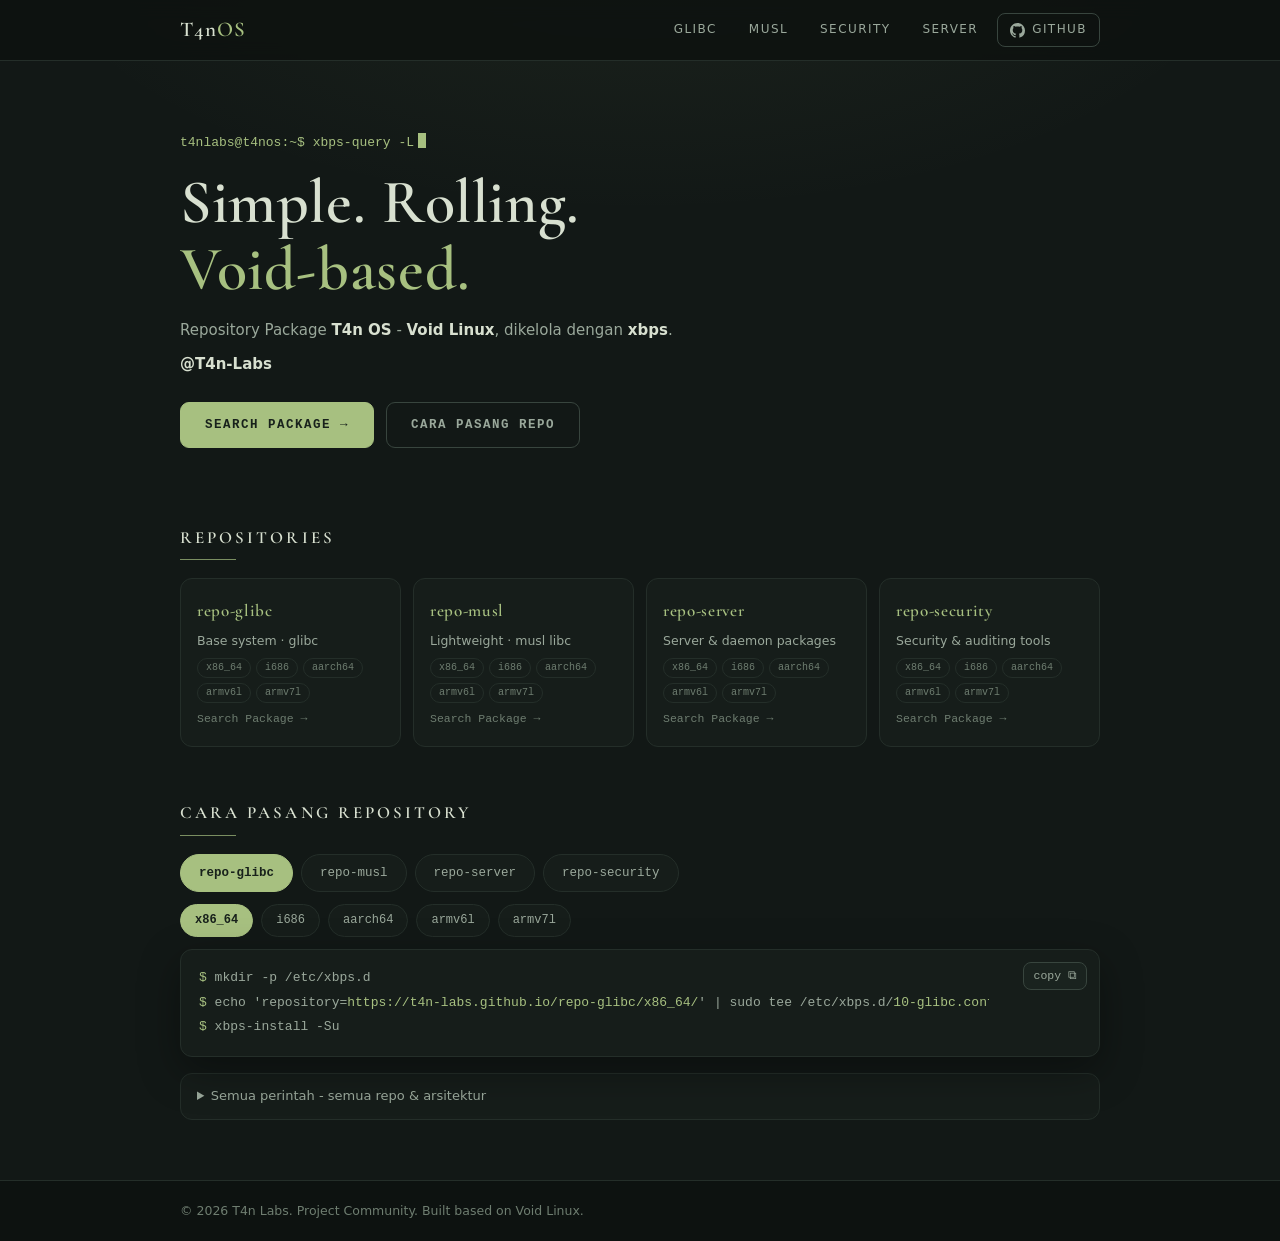
==== index.html @ 4ee069a6 "Build Website for Search Repository Package T4n Labs" ====
<!doctype html>
<!--
  ============================================================
  T4n OS — Package Repository · HOMEPAGE
  ============================================================
  Halaman    : Beranda (simple, TANPA fitur search)
  Style      : assets/style.css  (tema Everforest Dark)
  Script     : assets/script.js  (render kartu + installer interaktif)
  Live       : https://repo.t4nlabs.web.id

  Struktur halaman:
    1. <header>  — brand + navigasi ke 4 halaman search + GitHub
    2. #install  — HERO        : judul, tagline, CTA
    3. .repos    — REPO CARDS  : diisi otomatis oleh script.js (#repoGrid)
    4. #install  — CARA PASANG : picker repo/arch + terminal perintah + <details> daftar semua perintah (#allCmds)
    5. <footer>  — copyright

  Elemen yang WAJIB ada (dipakai assets/script.js):
    #cmd, #repoGrid, #repoTabs, #archTabs, #repoUrl,
    #confName, #copyInstall, #allCmds, #toast

  Catatan:
    - Halaman search untuk tiap repo ada di site/{glibc,musl,server,security}.html
    - state (repo & arch terpilih) disinkronkan ke URL hash:
      #repo=glibc&arch=x86_64
  ============================================================
-->
<html lang="id">
  <head>
    <!-- Karakter & viewport: wajib paling atas agar rendering konsisten -->
    <meta charset="UTF-8" />
    <meta name="viewport" content="width=device-width, initial-scale=1.0" />

    <!-- Identitas halaman & SEO -->
    <title>T4n OS - Package Repository</title>
    <meta
      name="description"
      content="T4n OS (Void Linux based) package repository. glibc, musl, server, security — x86_64, i686, aarch64, armv6l, armv7l." />

    <!-- Warna tema browser mobile (Everforest bg) -->
    <meta name="theme-color" content="#121816" />

    <!-- Aset statis: logo + stylesheet tema Everforest -->
    <link rel="icon" type="image/png" href="assets/logo.png" />
    <link rel="stylesheet" href="assets/style.css" />
  </head>
  <body>
    <!-- ======================================================
         HEADER — sticky navbar
         .brand : logo teks "T4nOS" (aksen hijau via <b>)
         nav    : link ke 4 halaman search + link GitHub org
         ====================================================== -->
    <header>
      <div class="wrap bar">
        <a class="brand" href="index.html">T4n<b>OS</b></a>
        <nav>
          <!-- Navigasi: satu halaman search per repository -->
          <a href="site/glibc.html">glibc</a>
          <a href="site/musl.html">musl</a>
          <a href="site/security.html">security</a>
          <a href="site/server.html">server</a>

          <!-- Link eksternal: organisasi GitHub (logo inline SVG,
               warna mengikuti teks lewat fill:currentColor di CSS) -->
          <a
            class="gh"
            href="https://github.com/T4n-Labs"
            target="_blank"
            rel="noopener">
            <svg viewBox="0 0 16 16" aria-hidden="true" focusable="false">
              <path
                d="M8 0C3.58 0 0 3.58 0 8c0 3.54 2.29 6.53 5.47 7.59.4.07.55-.17.55-.38 0-.19-.01-.82-.01-1.49-2.01.37-2.53-.49-2.69-.94-.09-.23-.48-.94-.82-1.13-.28-.15-.68-.52-.01-.53.63-.01 1.08.58 1.23.82.72 1.21 1.87.87 2.33.66.07-.52.28-.87.51-1.07-1.78-.2-3.64-.89-3.64-3.95 0-.87.31-1.59.82-2.15-.08-.2-.36-1.02.08-2.12 0 0 .67-.21 2.2.82.64-.18 1.32-.27 2-.27s1.36.09 2 .27c1.53-1.04 2.2-.82 2.2-.82.44 1.1.16 1.92.08 2.12.51.56.82 1.27.82 2.15 0 3.07-1.87 3.75-3.65 3.95.29.25.54.73.54 1.48 0 1.07-.01 1.93-.01 2.2 0 .21.15.46.55.38A8.01 8.01 0 0 0 16 8c0-4.42-3.58-8-8-8z" />
            </svg>
            GitHub
          </a>
        </nav>
      </div>
    </header>

    <main class="wrap">
      <!-- ======================================================
           SECTION 1 — HERO
           .crumb : baris terminal palsu; #cmd diketik otomatis
                    oleh typeCmd() di script.js
           .cta   : tombol utama → halaman search glibc,
                    tombol sekunder → anchor #install di bawah
           ====================================================== -->
      <section class="hero">
        <p class="crumb">
          t4nlabs@t4nos:~$ <span id="cmd"></span><span class="caret"></span>
        </p>
        <h1>Simple. Rolling.<br /><em>Void-based.</em></h1>
        <p class="sub">
          Repository Package <b>T4n OS</b> - <b>Void Linux</b>, dikelola dengan
          <b>xbps</b>.
        </p>
        <p class="sub"><b>@T4n-Labs</b></p>
        <div class="cta">
          <a class="btn" href="site/glibc.html">Search Package →</a>
          <a class="btn ghost" href="#install">Cara pasang repo</a>
        </div>
      </section>

      <!-- ======================================================
           SECTION 2 — REPO CARDS
           #repoGrid dikosongkan secara sengaja: diisi otomatis
           oleh renderCards() dari data REPOS di script.js
           (1 kartu = 1 repo, link ke site/<key>.html)
           ====================================================== -->
      <section class="repos">
        <h2>Repositories</h2>
        <div class="repo-grid" id="repoGrid"></div>
      </section>

      <!-- ======================================================
           SECTION 3 — CARA PASANG (installer interaktif)
           Alur: pilih repo (#repoTabs) → pilih arch (#archTabs)
                 → perintah di terminal (.term) ikut ter-update
                 → tombol #copyInstall menyalin 3 baris perintah.

           #repoUrl  : URL repo sesuai pilihan (diisi renderCmd())
           #confName : nama file .conf, mis. 10-glibc.conf
           #allCmds  : <details> rekap SEMUA perintah semua repo
                       (dibangun oleh buildAllCmds(), masing-masing
                       baris punya tombol copy sendiri)
           ====================================================== -->
      <section class="install" id="install">
        <h2>Cara pasang repository</h2>

        <!-- Baris tab 1: pilih repository (glibc/musl/server/security) -->
        <div
          class="inst-row"
          id="repoTabs"
          role="tablist"
          aria-label="Pilih repository"></div>

        <!-- Baris tab 2: pilih arsitektur (x86_64/i686/...) -->
        <div
          class="inst-row small"
          id="archTabs"
          role="tablist"
          aria-label="Pilih arsitektur"></div>

        <!-- Terminal preview: perintah final sesuai pilihan di atas -->
        <div class="term">
          <div class="tline">
            <span class="tp">$</span> mkdir -p /etc/xbps.d
          </div>
          <div class="tline">
            <span class="tp">$</span> echo 'repository=<span id="repoUrl"></span
            >' | sudo tee /etc/xbps.d/<span id="confName"></span>
          </div>
          <div class="tline"><span class="tp">$</span> xbps-install -Su</div>
          <button class="copy" id="copyInstall">copy ⧉</button>
        </div>

        <!-- Rekap lengkap semua perintah (fallback jika user
             tidak mau klik-klik, tinggal copy manual) -->
        <details class="all-cmd">
          <summary>Semua perintah - semua repo &amp; arsitektur</summary>
          <div id="allCmds"></div>
        </details>
      </section>
    </main>

    <!-- FOOTER — copyright -->
    <footer>
      <div class="wrap foot">
        <p>
          &copy; 2026 T4n Labs. Project Community. Built based on Void Linux.
        </p>
      </div>
    </footer>

    <!-- Toast notifikasi: dipakai feedback tombol copy
         (muncul via class .show, dikontrol toast() di script.js) -->
    <div id="toast" class="toast"></div>

    <!-- Script utama homepage — taruh di akhir <body> agar
         seluruh DOM sudah ada saat boot() dijalankan -->
    <script src="assets/script.js"></script>
  </body>
</html>
---- assets/style.css ----
/* ============================================================
   T4n OS — HOMEPAGE (index.html) · TEMA EVERFOREST DARK
   ============================================================
   Dipakai oleh : index.html (root)
   Pasangan     : assets/script.js
   Referensi    : site/assets/style.css (halaman search, token sama)

   DAFTAR ISI
   ----------
   1.  Token desain (:root)   — palet Everforest + font stack
   2.  Base & reset           — body, link, selection, .wrap
   3.  Heading section (h2)   — serif + underline aksen
   4.  Header / navbar        — sticky, brand, nav
   5.  Hero                   — headline serif + terminal crumb
   6.  Repo cards             — grid kartu repository
   7.  Installer              — tab repo/arch, terminal, all-cmd
   8.  Footer & toast
   9.  Responsive (<640px)    — penyesuaian mobile
   10. Aksesibilitas          — prefers-reduced-motion

   CATATAN FONT:
   Serif "Cormorant Garamond" dimuat via Google Fonts (@import).
   Hapus baris @import untuk mode 100% offline — heading akan
   fallback ke Georgia (visual mirip).
   ============================================================ */
@import url('https://fonts.googleapis.com/css2?family=Cormorant+Garamond:wght@500;600;700&display=swap');

/* ============================================================
   1. TOKEN DESAIN (:root)
   ------------------------------------------------------------
   Palet Everforest Dark:
     --bg / --bg-deep / --bg-soft : latar utama, footer, hover
     --panel / --panel-2          : kartu, terminal, panel-bar
     --line / --line-2            : border lembut / border kuat
     --text / --muted / --dim     : hierarki teks 3 tingkat
     --accent (#a7c080)           : hijau sage khas Everforest —
                                    tombol, tab aktif, link hover
     --green/--yellow/--red       : titik "lampu" terminal & status
   Ubah tema seluruh situs cukup dari token di sini.
   ============================================================ */
:root{
  --bg:#121816;       --bg-deep:#0d1210;  --bg-soft:#1a231f;
  --panel:#161d1a;    --panel-2:#1b2420;
  --line:#242e29;     --line-2:#38453e;
  --text:#d8e0d0;     --muted:#9aa89b;    --dim:#6e7d70;
  --accent:#a7c080;   --accent-bright:#b6ce91; --accent-soft:rgba(167,192,128,.12);
  --green:#a7c080;    --yellow:#dbbc7f;   --red:#e67e80;
  --radius:12px;
  --sans:system-ui,-apple-system,"Segoe UI",Roboto,"Helvetica Neue",Arial,sans-serif;
  --serif:"Cormorant Garamond",Georgia,"Times New Roman",serif;
  --mono:ui-monospace,"JetBrains Mono","Fira Code","Cascadia Code",Menlo,Consolas,monospace;
}

/* ============================================================
   2. BASE & RESET
   ============================================================ */
*{box-sizing:border-box}
body{
  margin:0;
  /* Glow hijau tipis di atas halaman + latar Everforest */
  background:radial-gradient(900px 420px at 50% -80px, rgba(167,192,128,.07), transparent 70%), var(--bg);
  color:var(--text); font-family:var(--sans); font-size:15px; line-height:1.6;
  -webkit-font-smoothing:antialiased;
}
a{color:inherit;text-decoration:none}   /* semua link di-styling manual */
button{font:inherit;cursor:pointer}
::selection{background:rgba(167,192,128,.3)}

/* Container lebar konsisten: max 920px, shrink di layar kecil */
.wrap{width:min(920px,92vw);margin-inline:auto}

/* ============================================================
   3. HEADING SECTION — serif kecil ala situs utama T4n OS
   h2::after = garis pendek warna aksen di bawah judul
   ============================================================ */
h2{
  font-family:var(--serif); font-size:17px; font-weight:600;
  letter-spacing:.18em; text-transform:uppercase;
  color:var(--text); margin:0 0 18px;
}
h2::after{content:"";display:block;width:56px;height:1px;background:var(--accent);margin-top:8px;opacity:.7}

/* ============================================================
   4. HEADER / NAVBAR
   sticky + backdrop blur; nav item uppercase letterspaced,
   halaman aktif diberi underline inset via box-shadow
   ============================================================ */
header{position:sticky;top:0;z-index:50;background:rgba(13,18,16,.85);backdrop-filter:blur(10px);border-bottom:1px solid var(--line)}
.bar{display:flex;align-items:center;gap:18px;height:60px}
.brand{font-family:var(--serif);font-weight:600;font-size:21px;letter-spacing:.05em}
.brand b{color:var(--accent);font-weight:600}          /* "OS" berwarna aksen */
.bar nav{display:flex;gap:6px;margin-left:auto;align-items:center}
.bar nav a{
  font-size:12px;letter-spacing:.12em;text-transform:uppercase;
  padding:6px 12px;border-radius:8px;color:var(--muted);
  border:1px solid transparent;transition:.15s;white-space:nowrap;
}
.bar nav a:hover{color:var(--text);background:var(--bg-soft);border-color:var(--line-2)}
.bar nav a.active{color:var(--accent);box-shadow:inset 0 -2px 0 var(--accent)}  /* underline aktif */

/* Tombol GitHub: logo inline SVG mengikuti warna teks (currentColor) */
.bar nav a.gh{display:inline-flex;align-items:center;gap:7px;border-color:var(--line-2)}
.bar nav a.gh svg{width:15px;height:15px;fill:currentColor;flex:none}
.bar nav a.gh:hover{color:var(--accent);border-color:var(--accent)}

/* ============================================================
   5. HERO — rata kiri ala situs utama
   .crumb : baris terminal (font mono, warna aksen)
   .caret : blok berkedip ala kursor terminal
   h1 em  : kata beraksen ("Void-based.")
   ============================================================ */
.hero{padding:72px 0 20px;text-align:left;max-width:640px}
.crumb{font-family:var(--mono);color:var(--accent);font-size:13px;margin:0 0 16px}
.caret{display:inline-block;width:8px;height:15px;background:var(--accent);margin-left:4px;vertical-align:-2px;animation:blink 1s steps(1) infinite}
@keyframes blink{50%{opacity:0}}
.hero h1{
  font-family:var(--serif);font-weight:600;
  font-size:clamp(38px,7vw,62px);margin:0 0 14px;line-height:1.08;letter-spacing:.01em;
}
.hero h1 em{font-style:normal;color:var(--accent)}
.sub{color:var(--muted);margin:0 0 10px}
.sub b{color:var(--text)}

/* Tombol CTA: primer solid hijau, sekunder outline (ghost) */
.cta{display:flex;gap:12px;margin-top:26px;flex-wrap:wrap}
.btn{
  font-family:var(--mono);font-size:12.5px;letter-spacing:.12em;text-transform:uppercase;
  display:inline-block;background:var(--accent);color:#18211b;font-weight:700;
  padding:12px 24px;border-radius:9px;border:1px solid var(--accent);transition:.15s;
}
.btn:hover{background:var(--accent-bright);border-color:var(--accent-bright);transform:translateY(-2px)}
.btn.ghost{background:none;color:var(--muted);border-color:var(--line-2)}
.btn.ghost:hover{color:var(--accent);border-color:var(--accent);transform:none}

/* ============================================================
   6. REPO CARDS — grid kartu repository
   Isi #repoGrid dibangun oleh renderCards() di script.js.
   Kartu = link ke site/<key>.html; hover: naik + border aksen.
   ============================================================ */
.repos{margin:56px 0 10px}
.repo-grid{display:grid;grid-template-columns:repeat(auto-fit,minmax(200px,1fr));gap:12px}
.repo{
  background:var(--panel);border:1px solid var(--line);border-radius:var(--radius);
  padding:18px 16px;display:flex;flex-direction:column;gap:7px;transition:.15s;
}
.repo:hover{border-color:rgba(167,192,128,.45);transform:translateY(-3px)}
.repo-name{font-family:var(--serif);font-weight:600;font-size:17px;letter-spacing:.04em;color:var(--accent)}
.repo-desc{color:var(--muted);font-size:12.5px}
.chips{display:flex;flex-wrap:wrap;gap:5px}            /* daftar arch kecil */
.chips i{font-family:var(--mono);font-style:normal;font-size:10px;color:var(--dim);border:1px solid var(--line);border-radius:999px;padding:1px 8px}
.repo-go{font-family:var(--mono);font-size:11.5px;margin-top:auto;color:var(--dim);transition:.15s}  /* dorong ke bawah kartu */
.repo:hover .repo-go{color:var(--accent)}

/* ============================================================
   7. INSTALLER — "Cara pasang repository"
   .itab      : tombol tab (repo / arch); .active = terpilih
   .term      : terminal preview perintah; .tline = 1 baris;
                padding-kanan 110px memberi ruang tombol copy
   .all-cmd   : <details> rekap semua perintah;
                .cmd-group = per repo, .cmd-line = per arch
   ============================================================ */
.install{margin:52px 0 10px;scroll-margin-top:80px}    /* offset saat lompat anchor #install */
.inst-row{display:flex;flex-wrap:wrap;gap:8px;margin-bottom:12px}
.itab{
  font-family:var(--mono);font-size:12.5px;
  background:var(--panel);border:1px solid var(--line);border-radius:999px;
  color:var(--muted);padding:8px 18px;transition:.15s;
}
.itab:hover{color:var(--text);border-color:var(--line-2)}
.itab.active{background:var(--accent);border-color:var(--accent);color:#18211b;font-weight:700}
.inst-row.small .itab{padding:6px 14px;font-size:12px}  /* tab arch lebih kecil */

.term{position:relative;background:var(--panel);border:1px solid var(--line);border-radius:var(--radius);padding:16px 110px 16px 18px;box-shadow:0 14px 40px rgba(0,0,0,.35)}
.tline{font-family:var(--mono);color:var(--muted);font-size:13px;white-space:nowrap;overflow-x:auto;padding:2px 0}
.tline .tp{color:var(--accent)}                /* prompt "$" */
.tline span[id]{color:var(--accent)}           /* nilai URL / .conf yang dinamis */
.term .copy{position:absolute;top:12px;right:12px}
.copy{font-family:var(--mono);background:var(--bg-soft);border:1px solid var(--line-2);color:var(--muted);border-radius:8px;padding:4px 9px;font-size:11.5px;transition:.15s;flex:none}
.copy:hover{color:var(--accent);border-color:var(--accent)}

.all-cmd{margin-top:16px;background:var(--panel);border:1px solid var(--line);border-radius:var(--radius)}
.all-cmd summary{cursor:pointer;padding:12px 16px;color:var(--muted);font-size:13px;user-select:none}
.all-cmd summary:hover{color:var(--accent)}
.all-cmd[open] summary{border-bottom:1px solid var(--line)}  /* pisahkan summary dari isi */
.cmd-group{padding:14px 16px}
.cmd-group + .cmd-group{border-top:1px solid var(--line)}
.cmd-group h3{font-family:var(--serif);font-weight:600;font-size:15px;letter-spacing:.05em;margin:0 0 10px;color:var(--accent)}
.cmd-line{display:flex;align-items:center;gap:10px;padding:4px 0}
.cmd-line .chip{font-family:var(--mono);font-size:11px;padding:2px 9px;border-radius:999px;border:1px solid rgba(167,192,128,.35);color:var(--accent);white-space:nowrap;flex:none;min-width:64px;text-align:center}
.cmd-line code{font-family:var(--mono);flex:1;color:var(--muted);font-size:12px;overflow-x:auto;white-space:nowrap;scrollbar-width:none}

/* ============================================================
   8. FOOTER & TOAST
   footer : latar paling gelap (bg-deep) + garis atas
   .toast : notifikasi copy — muncul via .show (dari script.js)
   ============================================================ */
footer{background:var(--bg-deep);border-top:1px solid var(--line);margin-top:60px;padding:20px 0;color:var(--dim);font-size:12.5px}
.foot{display:flex;justify-content:space-between;gap:10px;flex-wrap:wrap}
.foot p{margin:0}
.foot a:hover{color:var(--accent)}
.toast{font-family:var(--mono);position:fixed;left:50%;bottom:26px;transform:translate(-50%,16px);background:var(--bg-soft);border:1px solid var(--accent);color:var(--text);padding:9px 16px;border-radius:10px;font-size:13px;opacity:0;pointer-events:none;transition:.25s;z-index:99;max-width:90vw}
.toast.show{opacity:1;transform:translate(-50%,0)}

/* ============================================================
   9. RESPONSIVE — layar ≤ 640px
   ============================================================ */
@media(max-width:640px){
  .hero{padding-top:48px}
  .term{padding-right:18px}                 /* copy pindah ke aliran normal */
  .term .copy{position:static;margin-top:10px}
  .cmd-line{flex-wrap:wrap}                 /* perintah panjang wrap */
  .cmd-line code{flex:1 1 100%}
  .bar nav{overflow-x:auto;scrollbar-width:none}  /* nav bisa digeser */
}

/* ============================================================
   10. AKSESIBILITAS — hormati preferensi reduce motion:
   matikan SEMUA animasi & transisi (caret, hover, toast, dll)
   ============================================================ */
@media (prefers-reduced-motion:reduce){*{animation:none!important;transition:none!important}}
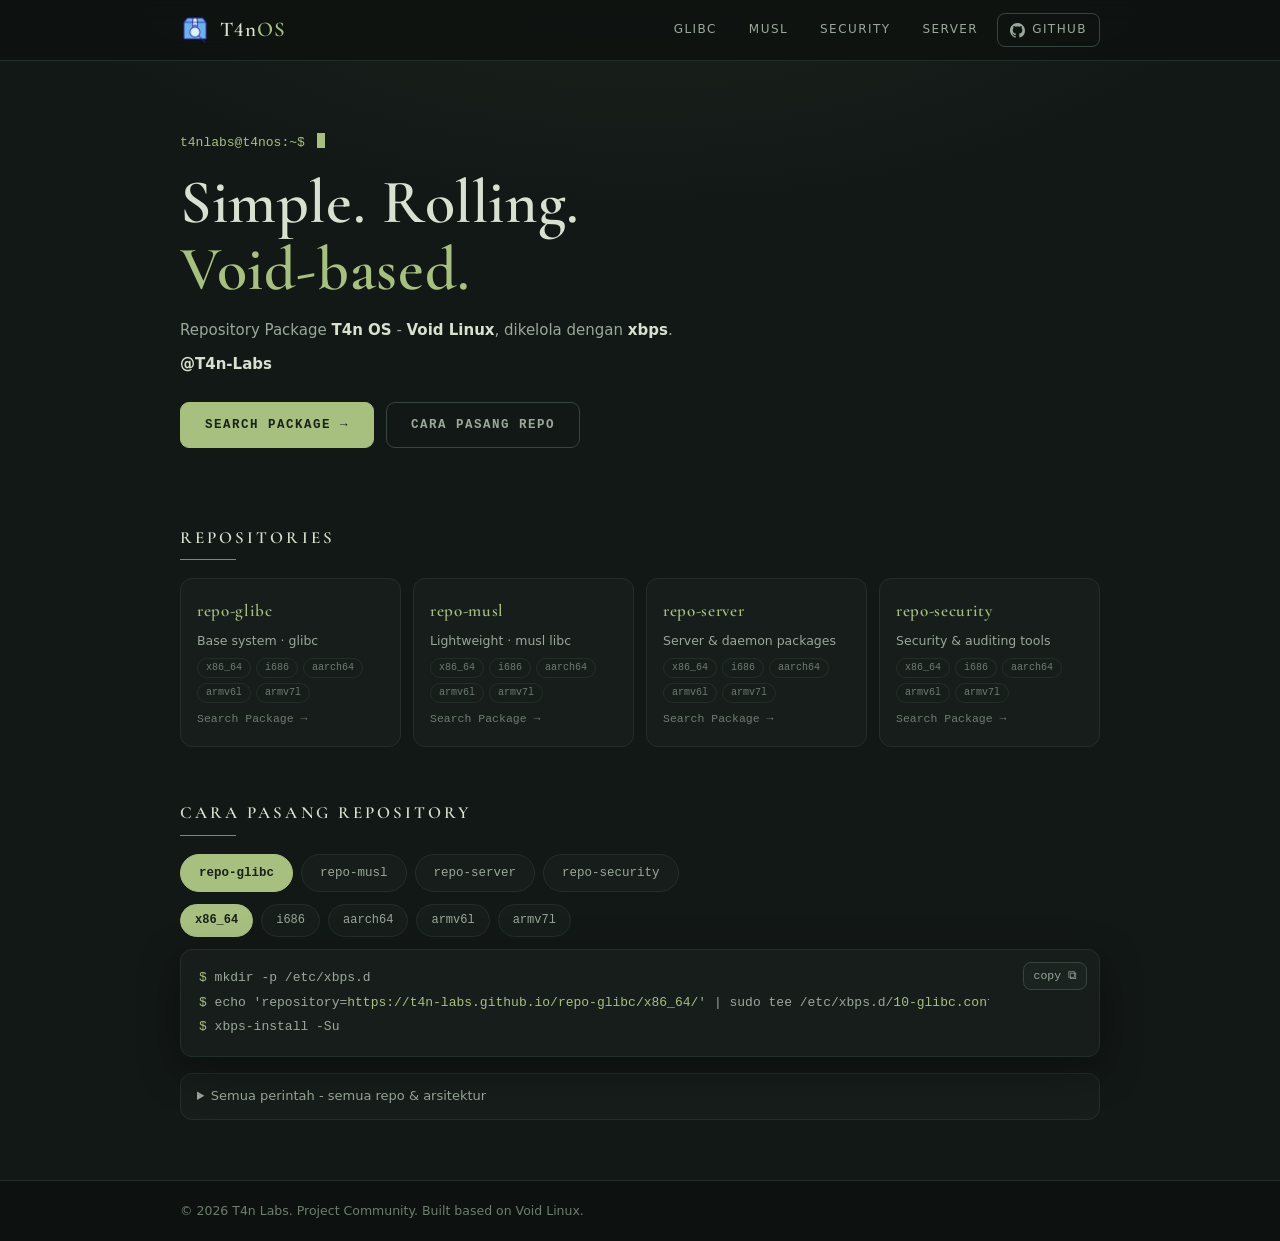
==== commit 804ee0d7: "Update website" ====
--- a/index.html
+++ b/index.html
@@ -52,7 +52,10 @@
          ====================================================== -->
     <header>
       <div class="wrap bar">
-        <a class="brand" href="index.html">T4n<b>OS</b></a>
+        <a class="brand" href="index.html">
+          <img class="brand-logo" src="assets/logo.png" alt="Logo T4n OS" />
+          <span>T4n<b>OS</b></span>
+        </a>
         <nav>
           <!-- Navigasi: satu halaman search per repository -->
           <a href="site/glibc.html">glibc</a>
--- a/assets/style.css
+++ b/assets/style.css
@@ -5,12 +5,17 @@
    Pasangan     : assets/script.js
    Referensi    : site/assets/style.css (halaman search, token sama)
 
+   GAYA PENULISAN
+   --------------
+   Satu properti per baris, komentar dokumentasi di ATAS
+   selector — bukan menumpuk di belakang deklarasi.
+
    DAFTAR ISI
    ----------
    1.  Token desain (:root)   — palet Everforest + font stack
    2.  Base & reset           — body, link, selection, .wrap
    3.  Heading section (h2)   — serif + underline aksen
-   4.  Header / navbar        — sticky, brand, nav
+   4.  Header / navbar        — sticky, brand + logo, nav
    5.  Hero                   — headline serif + terminal crumb
    6.  Repo cards             — grid kartu repository
    7.  Installer              — tab repo/arch, terminal, all-cmd
@@ -39,12 +44,22 @@
    Ubah tema seluruh situs cukup dari token di sini.
    ============================================================ */
 :root{
-  --bg:#121816;       --bg-deep:#0d1210;  --bg-soft:#1a231f;
-  --panel:#161d1a;    --panel-2:#1b2420;
-  --line:#242e29;     --line-2:#38453e;
-  --text:#d8e0d0;     --muted:#9aa89b;    --dim:#6e7d70;
-  --accent:#a7c080;   --accent-bright:#b6ce91; --accent-soft:rgba(167,192,128,.12);
-  --green:#a7c080;    --yellow:#dbbc7f;   --red:#e67e80;
+  --bg:#121816;
+  --bg-deep:#0d1210;
+  --bg-soft:#1a231f;
+  --panel:#161d1a;
+  --panel-2:#1b2420;
+  --line:#242e29;
+  --line-2:#38453e;
+  --text:#d8e0d0;
+  --muted:#9aa89b;
+  --dim:#6e7d70;
+  --accent:#a7c080;
+  --accent-bright:#b6ce91;
+  --accent-soft:rgba(167,192,128,.12);
+  --green:#a7c080;
+  --yellow:#dbbc7f;
+  --red:#e67e80;
   --radius:12px;
   --sans:system-ui,-apple-system,"Segoe UI",Roboto,"Helvetica Neue",Arial,sans-serif;
   --serif:"Cormorant Garamond",Georgia,"Times New Roman",serif;
@@ -54,54 +69,151 @@
 /* ============================================================
    2. BASE & RESET
    ============================================================ */
-*{box-sizing:border-box}
+*{
+  box-sizing:border-box
+}
 body{
   margin:0;
   /* Glow hijau tipis di atas halaman + latar Everforest */
   background:radial-gradient(900px 420px at 50% -80px, rgba(167,192,128,.07), transparent 70%), var(--bg);
-  color:var(--text); font-family:var(--sans); font-size:15px; line-height:1.6;
-  -webkit-font-smoothing:antialiased;
-}
-a{color:inherit;text-decoration:none}   /* semua link di-styling manual */
-button{font:inherit;cursor:pointer}
-::selection{background:rgba(167,192,128,.3)}
-
-/* Container lebar konsisten: max 920px, shrink di layar kecil */
-.wrap{width:min(920px,92vw);margin-inline:auto}
+  color:var(--text);
+  font-family:var(--sans);
+  font-size:15px;
+  line-height:1.6;
+  -webkit-font-smoothing:antialiased
+}
+/* semua link di-styling manual (tanpa underline bawaan) */
+a{
+  color:inherit;
+  text-decoration:none
+}
+button{
+  font:inherit;
+  cursor:pointer
+}
+::selection{
+  background:rgba(167,192,128,.3)
+}
+/* Container lebar konsisten: max 920px, menyusut di layar kecil */
+.wrap{
+  width:min(920px,92vw);
+  margin-inline:auto
+}
 
 /* ============================================================
    3. HEADING SECTION — serif kecil ala situs utama T4n OS
    h2::after = garis pendek warna aksen di bawah judul
    ============================================================ */
 h2{
-  font-family:var(--serif); font-size:17px; font-weight:600;
-  letter-spacing:.18em; text-transform:uppercase;
-  color:var(--text); margin:0 0 18px;
-}
-h2::after{content:"";display:block;width:56px;height:1px;background:var(--accent);margin-top:8px;opacity:.7}
+  font-family:var(--serif);
+  font-size:17px;
+  font-weight:600;
+  letter-spacing:.18em;
+  text-transform:uppercase;
+  color:var(--text);
+  margin:0 0 18px
+}
+h2::after{
+  content:"";
+  display:block;
+  width:56px;
+  height:1px;
+  background:var(--accent);
+  margin-top:8px;
+  opacity:.7
+}
 
 /* ============================================================
    4. HEADER / NAVBAR
    sticky + backdrop blur; nav item uppercase letterspaced,
    halaman aktif diberi underline inset via box-shadow
    ============================================================ */
-header{position:sticky;top:0;z-index:50;background:rgba(13,18,16,.85);backdrop-filter:blur(10px);border-bottom:1px solid var(--line)}
-.bar{display:flex;align-items:center;gap:18px;height:60px}
-.brand{font-family:var(--serif);font-weight:600;font-size:21px;letter-spacing:.05em}
-.brand b{color:var(--accent);font-weight:600}          /* "OS" berwarna aksen */
-.bar nav{display:flex;gap:6px;margin-left:auto;align-items:center}
+header{
+  position:sticky;
+  top:0;
+  z-index:50;
+  background:rgba(13,18,16,.85);
+  backdrop-filter:blur(10px);
+  border-bottom:1px solid var(--line)
+}
+.bar{
+  display:flex;
+  align-items:center;
+  gap:18px;
+  height:60px
+}
+
+/* ---------- brand: logo + wordmark ---------- */
+/* font-variant-numeric: angka dirender "lining" (sejajar penuh),
+   memperbaiki "4" Cormorant yang secara default old-style (turun) */
+.brand{
+  display:inline-flex;
+  align-items:center;
+  gap:10px;
+  font-family:var(--serif);
+  font-weight:600;
+  font-size:21px;
+  letter-spacing:.05em;
+  font-variant-numeric:lining-nums;
+  font-feature-settings:"lnum" 1,"onum" 0 /* fallback engine lama */
+}
+.brand-logo{
+  width:30px;
+  height:30px;
+  object-fit:contain; /* logo ikut rata vertikal */
+  flex:none;
+  border-radius:7px   /* hapus jika logo sudah bulat/kotak */
+}
+/* "OS" berwarna aksen */
+.brand b{
+  color:var(--accent);
+  font-weight:600
+}
+.bar nav{
+  display:flex;
+  gap:6px;
+  margin-left:auto;
+  align-items:center
+}
 .bar nav a{
-  font-size:12px;letter-spacing:.12em;text-transform:uppercase;
-  padding:6px 12px;border-radius:8px;color:var(--muted);
-  border:1px solid transparent;transition:.15s;white-space:nowrap;
-}
-.bar nav a:hover{color:var(--text);background:var(--bg-soft);border-color:var(--line-2)}
-.bar nav a.active{color:var(--accent);box-shadow:inset 0 -2px 0 var(--accent)}  /* underline aktif */
+  font-size:12px;
+  letter-spacing:.12em;
+  text-transform:uppercase;
+  padding:6px 12px;
+  border-radius:8px;
+  color:var(--muted);
+  border:1px solid transparent;
+  transition:.15s;
+  white-space:nowrap
+}
+.bar nav a:hover{
+  color:var(--text);
+  background:var(--bg-soft);
+  border-color:var(--line-2)
+}
+/* underline aktif — halaman/halaman-search yang sedang dibuka */
+.bar nav a.active{
+  color:var(--accent);
+  box-shadow:inset 0 -2px 0 var(--accent)
+}
 
 /* Tombol GitHub: logo inline SVG mengikuti warna teks (currentColor) */
-.bar nav a.gh{display:inline-flex;align-items:center;gap:7px;border-color:var(--line-2)}
-.bar nav a.gh svg{width:15px;height:15px;fill:currentColor;flex:none}
-.bar nav a.gh:hover{color:var(--accent);border-color:var(--accent)}
+.bar nav a.gh{
+  display:inline-flex;
+  align-items:center;
+  gap:7px;
+  border-color:var(--line-2)
+}
+.bar nav a.gh svg{
+  width:15px;
+  height:15px;
+  fill:currentColor;
+  flex:none
+}
+.bar nav a.gh:hover{
+  color:var(--accent);
+  border-color:var(--accent)
+}
 
 /* ============================================================
    5. HERO — rata kiri ala situs utama
@@ -109,112 +221,390 @@
    .caret : blok berkedip ala kursor terminal
    h1 em  : kata beraksen ("Void-based.")
    ============================================================ */
-.hero{padding:72px 0 20px;text-align:left;max-width:640px}
-.crumb{font-family:var(--mono);color:var(--accent);font-size:13px;margin:0 0 16px}
-.caret{display:inline-block;width:8px;height:15px;background:var(--accent);margin-left:4px;vertical-align:-2px;animation:blink 1s steps(1) infinite}
-@keyframes blink{50%{opacity:0}}
+.hero{
+  padding:72px 0 20px;
+  text-align:left;
+  max-width:640px
+}
+.crumb{
+  font-family:var(--mono);
+  color:var(--accent);
+  font-size:13px;
+  margin:0 0 16px
+}
+.caret{
+  display:inline-block;
+  width:8px;
+  height:15px;
+  background:var(--accent);
+  margin-left:4px;
+  vertical-align:-2px;
+  animation:blink 1s steps(1) infinite
+}
+@keyframes blink{
+  50%{
+    opacity:0
+  }
+}
 .hero h1{
-  font-family:var(--serif);font-weight:600;
-  font-size:clamp(38px,7vw,62px);margin:0 0 14px;line-height:1.08;letter-spacing:.01em;
-}
-.hero h1 em{font-style:normal;color:var(--accent)}
-.sub{color:var(--muted);margin:0 0 10px}
-.sub b{color:var(--text)}
+  font-family:var(--serif);
+  font-weight:600;
+  font-size:clamp(38px,7vw,62px);
+  margin:0 0 14px;
+  line-height:1.08;
+  letter-spacing:.01em
+}
+.hero h1 em{
+  font-style:normal;
+  color:var(--accent)
+}
+.sub{
+  color:var(--muted);
+  margin:0 0 10px
+}
+.sub b{
+  color:var(--text)
+}
 
 /* Tombol CTA: primer solid hijau, sekunder outline (ghost) */
-.cta{display:flex;gap:12px;margin-top:26px;flex-wrap:wrap}
+.cta{
+  display:flex;
+  gap:12px;
+  margin-top:26px;
+  flex-wrap:wrap
+}
 .btn{
-  font-family:var(--mono);font-size:12.5px;letter-spacing:.12em;text-transform:uppercase;
-  display:inline-block;background:var(--accent);color:#18211b;font-weight:700;
-  padding:12px 24px;border-radius:9px;border:1px solid var(--accent);transition:.15s;
-}
-.btn:hover{background:var(--accent-bright);border-color:var(--accent-bright);transform:translateY(-2px)}
-.btn.ghost{background:none;color:var(--muted);border-color:var(--line-2)}
-.btn.ghost:hover{color:var(--accent);border-color:var(--accent);transform:none}
+  font-family:var(--mono);
+  font-size:12.5px;
+  letter-spacing:.12em;
+  text-transform:uppercase;
+  display:inline-block;
+  background:var(--accent);
+  color:#18211b;
+  font-weight:700;
+  padding:12px 24px;
+  border-radius:9px;
+  border:1px solid var(--accent);
+  transition:.15s
+}
+.btn:hover{
+  background:var(--accent-bright);
+  border-color:var(--accent-bright);
+  transform:translateY(-2px)
+}
+.btn.ghost{
+  background:none;
+  color:var(--muted);
+  border-color:var(--line-2)
+}
+.btn.ghost:hover{
+  color:var(--accent);
+  border-color:var(--accent);
+  transform:none
+}
 
 /* ============================================================
    6. REPO CARDS — grid kartu repository
    Isi #repoGrid dibangun oleh renderCards() di script.js.
    Kartu = link ke site/<key>.html; hover: naik + border aksen.
    ============================================================ */
-.repos{margin:56px 0 10px}
-.repo-grid{display:grid;grid-template-columns:repeat(auto-fit,minmax(200px,1fr));gap:12px}
+.repos{
+  margin:56px 0 10px
+}
+.repo-grid{
+  display:grid;
+  grid-template-columns:repeat(auto-fit,minmax(200px,1fr));
+  gap:12px
+}
 .repo{
-  background:var(--panel);border:1px solid var(--line);border-radius:var(--radius);
-  padding:18px 16px;display:flex;flex-direction:column;gap:7px;transition:.15s;
-}
-.repo:hover{border-color:rgba(167,192,128,.45);transform:translateY(-3px)}
-.repo-name{font-family:var(--serif);font-weight:600;font-size:17px;letter-spacing:.04em;color:var(--accent)}
-.repo-desc{color:var(--muted);font-size:12.5px}
-.chips{display:flex;flex-wrap:wrap;gap:5px}            /* daftar arch kecil */
-.chips i{font-family:var(--mono);font-style:normal;font-size:10px;color:var(--dim);border:1px solid var(--line);border-radius:999px;padding:1px 8px}
-.repo-go{font-family:var(--mono);font-size:11.5px;margin-top:auto;color:var(--dim);transition:.15s}  /* dorong ke bawah kartu */
-.repo:hover .repo-go{color:var(--accent)}
+  background:var(--panel);
+  border:1px solid var(--line);
+  border-radius:var(--radius);
+  padding:18px 16px;
+  display:flex;
+  flex-direction:column;
+  gap:7px;
+  transition:.15s
+}
+.repo:hover{
+  border-color:rgba(167,192,128,.45);
+  transform:translateY(-3px)
+}
+.repo-name{
+  font-family:var(--serif);
+  font-weight:600;
+  font-size:17px;
+  letter-spacing:.04em;
+  color:var(--accent)
+}
+.repo-desc{
+  color:var(--muted);
+  font-size:12.5px
+}
+/* daftar arch kecil di dalam kartu */
+.chips{
+  display:flex;
+  flex-wrap:wrap;
+  gap:5px
+}
+.chips i{
+  font-family:var(--mono);
+  font-style:normal;
+  font-size:10px;
+  color:var(--dim);
+  border:1px solid var(--line);
+  border-radius:999px;
+  padding:1px 8px
+}
+/* margin-top:auto mendorong link ke dasar kartu */
+.repo-go{
+  font-family:var(--mono);
+  font-size:11.5px;
+  margin-top:auto;
+  color:var(--dim);
+  transition:.15s
+}
+.repo:hover .repo-go{
+  color:var(--accent)
+}
 
 /* ============================================================
    7. INSTALLER — "Cara pasang repository"
-   .itab      : tombol tab (repo / arch); .active = terpilih
-   .term      : terminal preview perintah; .tline = 1 baris;
-                padding-kanan 110px memberi ruang tombol copy
-   .all-cmd   : <details> rekap semua perintah;
-                .cmd-group = per repo, .cmd-line = per arch
-   ============================================================ */
-.install{margin:52px 0 10px;scroll-margin-top:80px}    /* offset saat lompat anchor #install */
-.inst-row{display:flex;flex-wrap:wrap;gap:8px;margin-bottom:12px}
+   .itab    : tombol tab (repo / arch); .active = terpilih
+   .term    : terminal preview perintah; .tline = 1 baris;
+              padding-kanan 110px memberi ruang tombol copy
+   .all-cmd : <details> rekap semua perintah;
+              .cmd-group = per repo, .cmd-line = per arch
+   ============================================================ */
+/* scroll-margin menjaga section tak tertutup navbar
+   saat lompat anchor #install */
+.install{
+  margin:52px 0 10px;
+  scroll-margin-top:80px
+}
+.inst-row{
+  display:flex;
+  flex-wrap:wrap;
+  gap:8px;
+  margin-bottom:12px
+}
 .itab{
-  font-family:var(--mono);font-size:12.5px;
-  background:var(--panel);border:1px solid var(--line);border-radius:999px;
-  color:var(--muted);padding:8px 18px;transition:.15s;
-}
-.itab:hover{color:var(--text);border-color:var(--line-2)}
-.itab.active{background:var(--accent);border-color:var(--accent);color:#18211b;font-weight:700}
-.inst-row.small .itab{padding:6px 14px;font-size:12px}  /* tab arch lebih kecil */
-
-.term{position:relative;background:var(--panel);border:1px solid var(--line);border-radius:var(--radius);padding:16px 110px 16px 18px;box-shadow:0 14px 40px rgba(0,0,0,.35)}
-.tline{font-family:var(--mono);color:var(--muted);font-size:13px;white-space:nowrap;overflow-x:auto;padding:2px 0}
-.tline .tp{color:var(--accent)}                /* prompt "$" */
-.tline span[id]{color:var(--accent)}           /* nilai URL / .conf yang dinamis */
-.term .copy{position:absolute;top:12px;right:12px}
-.copy{font-family:var(--mono);background:var(--bg-soft);border:1px solid var(--line-2);color:var(--muted);border-radius:8px;padding:4px 9px;font-size:11.5px;transition:.15s;flex:none}
-.copy:hover{color:var(--accent);border-color:var(--accent)}
-
-.all-cmd{margin-top:16px;background:var(--panel);border:1px solid var(--line);border-radius:var(--radius)}
-.all-cmd summary{cursor:pointer;padding:12px 16px;color:var(--muted);font-size:13px;user-select:none}
-.all-cmd summary:hover{color:var(--accent)}
-.all-cmd[open] summary{border-bottom:1px solid var(--line)}  /* pisahkan summary dari isi */
-.cmd-group{padding:14px 16px}
-.cmd-group + .cmd-group{border-top:1px solid var(--line)}
-.cmd-group h3{font-family:var(--serif);font-weight:600;font-size:15px;letter-spacing:.05em;margin:0 0 10px;color:var(--accent)}
-.cmd-line{display:flex;align-items:center;gap:10px;padding:4px 0}
-.cmd-line .chip{font-family:var(--mono);font-size:11px;padding:2px 9px;border-radius:999px;border:1px solid rgba(167,192,128,.35);color:var(--accent);white-space:nowrap;flex:none;min-width:64px;text-align:center}
-.cmd-line code{font-family:var(--mono);flex:1;color:var(--muted);font-size:12px;overflow-x:auto;white-space:nowrap;scrollbar-width:none}
+  font-family:var(--mono);
+  font-size:12.5px;
+  background:var(--panel);
+  border:1px solid var(--line);
+  border-radius:999px;
+  color:var(--muted);
+  padding:8px 18px;
+  transition:.15s
+}
+.itab:hover{
+  color:var(--text);
+  border-color:var(--line-2)
+}
+.itab.active{
+  background:var(--accent);
+  border-color:var(--accent);
+  color:#18211b;
+  font-weight:700
+}
+/* baris tab arch dibuat lebih kecil */
+.inst-row.small .itab{
+  padding:6px 14px;
+  font-size:12px
+}
+
+.term{
+  position:relative;
+  background:var(--panel);
+  border:1px solid var(--line);
+  border-radius:var(--radius);
+  padding:16px 110px 16px 18px;
+  box-shadow:0 14px 40px rgba(0,0,0,.35)
+}
+.tline{
+  font-family:var(--mono);
+  color:var(--muted);
+  font-size:13px;
+  white-space:nowrap;
+  overflow-x:auto;
+  padding:2px 0
+}
+/* prompt "$" */
+.tline .tp{
+  color:var(--accent)
+}
+/* nilai URL repo / nama .conf yang dinamis */
+.tline span[id]{
+  color:var(--accent)
+}
+.term .copy{
+  position:absolute;
+  top:12px;
+  right:12px
+}
+.copy{
+  font-family:var(--mono);
+  background:var(--bg-soft);
+  border:1px solid var(--line-2);
+  color:var(--muted);
+  border-radius:8px;
+  padding:4px 9px;
+  font-size:11.5px;
+  transition:.15s;
+  flex:none
+}
+.copy:hover{
+  color:var(--accent);
+  border-color:var(--accent)
+}
+
+.all-cmd{
+  margin-top:16px;
+  background:var(--panel);
+  border:1px solid var(--line);
+  border-radius:var(--radius)
+}
+.all-cmd summary{
+  cursor:pointer;
+  padding:12px 16px;
+  color:var(--muted);
+  font-size:13px;
+  user-select:none
+}
+.all-cmd summary:hover{
+  color:var(--accent)
+}
+/* garis pemisah summary vs isi saat details terbuka */
+.all-cmd[open] summary{
+  border-bottom:1px solid var(--line)
+}
+.cmd-group{
+  padding:14px 16px
+}
+.cmd-group + .cmd-group{
+  border-top:1px solid var(--line)
+}
+.cmd-group h3{
+  font-family:var(--serif);
+  font-weight:600;
+  font-size:15px;
+  letter-spacing:.05em;
+  margin:0 0 10px;
+  color:var(--accent)
+}
+.cmd-line{
+  display:flex;
+  align-items:center;
+  gap:10px;
+  padding:4px 0
+}
+.cmd-line .chip{
+  font-family:var(--mono);
+  font-size:11px;
+  padding:2px 9px;
+  border-radius:999px;
+  border:1px solid rgba(167,192,128,.35);
+  color:var(--accent);
+  white-space:nowrap;
+  flex:none;
+  min-width:64px;
+  text-align:center
+}
+.cmd-line code{
+  font-family:var(--mono);
+  flex:1;
+  color:var(--muted);
+  font-size:12px;
+  overflow-x:auto;
+  white-space:nowrap;
+  scrollbar-width:none
+}
 
 /* ============================================================
    8. FOOTER & TOAST
    footer : latar paling gelap (bg-deep) + garis atas
    .toast : notifikasi copy — muncul via .show (dari script.js)
    ============================================================ */
-footer{background:var(--bg-deep);border-top:1px solid var(--line);margin-top:60px;padding:20px 0;color:var(--dim);font-size:12.5px}
-.foot{display:flex;justify-content:space-between;gap:10px;flex-wrap:wrap}
-.foot p{margin:0}
-.foot a:hover{color:var(--accent)}
-.toast{font-family:var(--mono);position:fixed;left:50%;bottom:26px;transform:translate(-50%,16px);background:var(--bg-soft);border:1px solid var(--accent);color:var(--text);padding:9px 16px;border-radius:10px;font-size:13px;opacity:0;pointer-events:none;transition:.25s;z-index:99;max-width:90vw}
-.toast.show{opacity:1;transform:translate(-50%,0)}
+footer{
+  background:var(--bg-deep);
+  border-top:1px solid var(--line);
+  margin-top:60px;
+  padding:20px 0;
+  color:var(--dim);
+  font-size:12.5px
+}
+.foot{
+  display:flex;
+  justify-content:space-between;
+  gap:10px;
+  flex-wrap:wrap
+}
+.foot p{
+  margin:0
+}
+.foot a:hover{
+  color:var(--accent)
+}
+.toast{
+  font-family:var(--mono);
+  position:fixed;
+  left:50%;
+  bottom:26px;
+  transform:translate(-50%,16px);
+  background:var(--bg-soft);
+  border:1px solid var(--accent);
+  color:var(--text);
+  padding:9px 16px;
+  border-radius:10px;
+  font-size:13px;
+  opacity:0;
+  pointer-events:none;
+  transition:.25s;
+  z-index:99;
+  max-width:90vw
+}
+.toast.show{
+  opacity:1;
+  transform:translate(-50%,0)
+}
 
 /* ============================================================
    9. RESPONSIVE — layar ≤ 640px
    ============================================================ */
 @media(max-width:640px){
-  .hero{padding-top:48px}
-  .term{padding-right:18px}                 /* copy pindah ke aliran normal */
-  .term .copy{position:static;margin-top:10px}
-  .cmd-line{flex-wrap:wrap}                 /* perintah panjang wrap */
-  .cmd-line code{flex:1 1 100%}
-  .bar nav{overflow-x:auto;scrollbar-width:none}  /* nav bisa digeser */
+  .hero{
+    padding-top:48px
+  }
+  /* copy pindah ke aliran normal (tidak lagi absolut) */
+  .term{
+    padding-right:18px
+  }
+  .term .copy{
+    position:static;
+    margin-top:10px
+  }
+  /* perintah panjang wrap ke baris baru */
+  .cmd-line{
+    flex-wrap:wrap
+  }
+  .cmd-line code{
+    flex:1 1 100%
+  }
+  /* nav bisa digeser horizontal di layar sempit */
+  .bar nav{
+    overflow-x:auto;
+    scrollbar-width:none
+  }
 }
 
 /* ============================================================
    10. AKSESIBILITAS — hormati preferensi reduce motion:
    matikan SEMUA animasi & transisi (caret, hover, toast, dll)
    ============================================================ */
-@media (prefers-reduced-motion:reduce){*{animation:none!important;transition:none!important}}+@media (prefers-reduced-motion:reduce){
+  *{
+    animation:none!important;
+    transition:none!important
+  }
+}
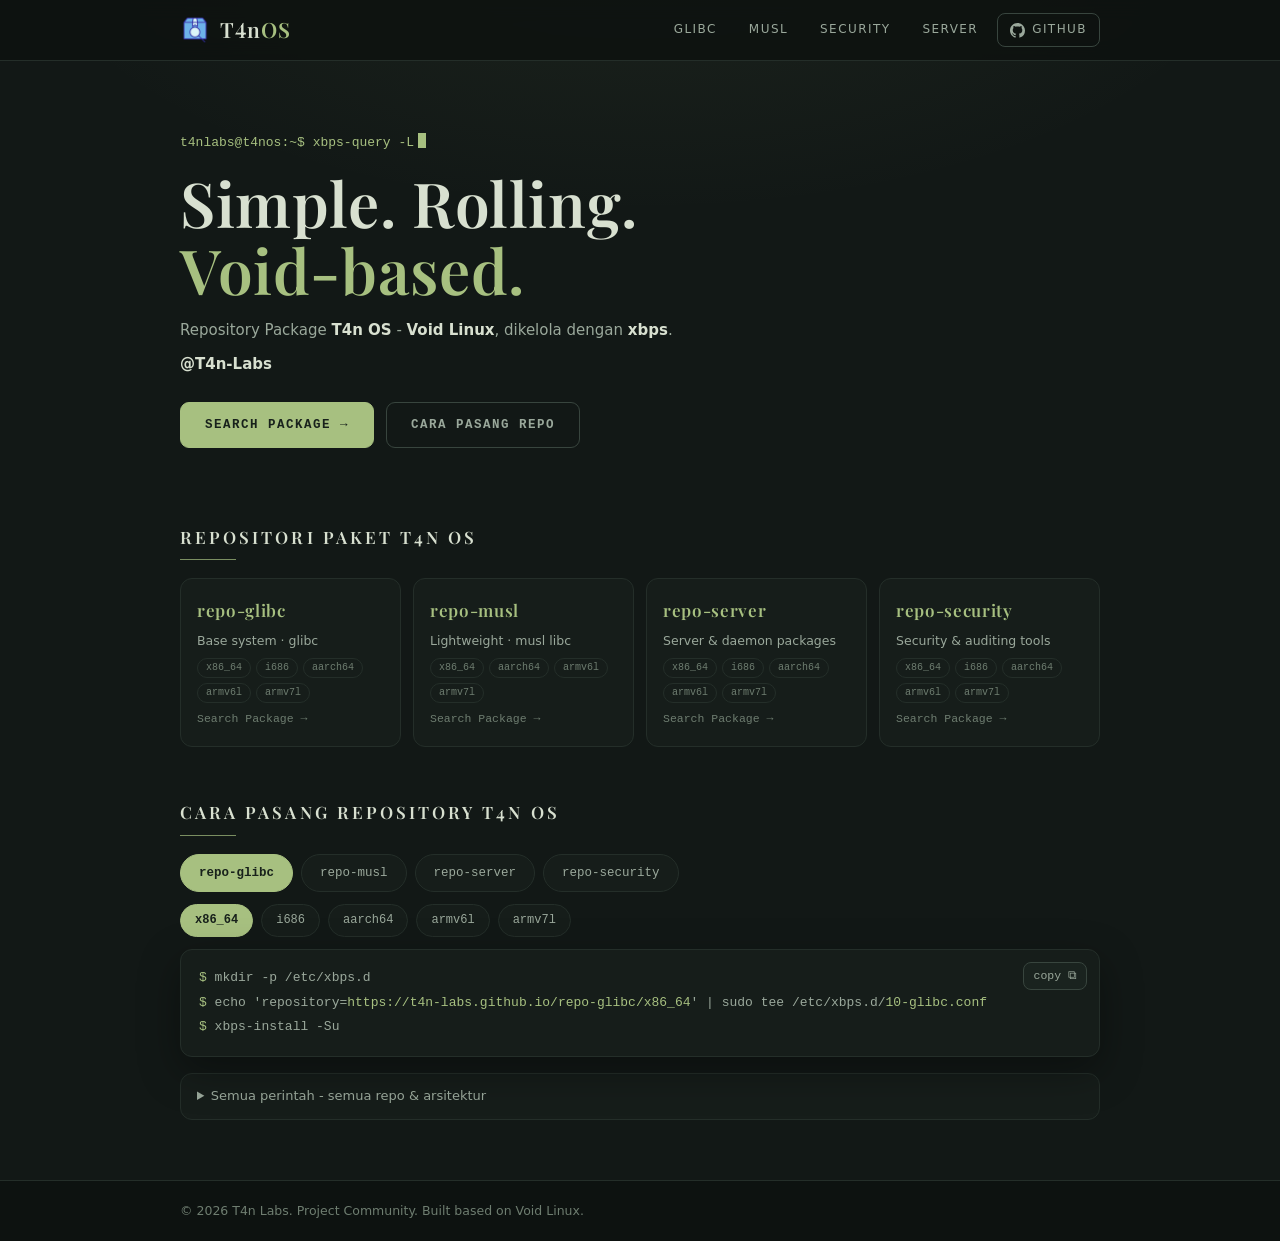
==== commit 752a21e1: "feat: SEO" ====
--- a/index.html
+++ b/index.html
@@ -7,6 +7,9 @@
   Style      : assets/style.css  (tema Everforest Dark)
   Script     : assets/script.js  (render kartu + installer interaktif)
   Live       : https://repo.t4nlabs.web.id
+  SEO        : meta lengkap (OG/Twitter), canonical, robots meta,
+               JSON-LD (WebSite + Organization + ItemList),
+               robots.txt & sitemap.xml utk subdomain repo
 
   Struktur halaman:
     1. <header>  — brand + navigasi ke 4 halaman search + GitHub
@@ -32,13 +35,87 @@
     <meta name="viewport" content="width=device-width, initial-scale=1.0" />
 
     <!-- Identitas halaman & SEO -->
-    <title>T4n OS - Package Repository</title>
+    <title>T4n OS Package Repository | Repo XBPS Berbasis Void Linux</title>
     <meta
       name="description"
-      content="T4n OS (Void Linux based) package repository. glibc, musl, server, security — x86_64, i686, aarch64, armv6l, armv7l." />
+      content="Repository paket resmi T4n OS berbasis Void Linux. Jelajahi repo glibc, musl, server, security untuk x86_64, i686, aarch64, armv6l, dan armv7l via XBPS." />
+    <meta name="author" content="T4n Labs" />
+    <meta
+      name="keywords"
+      content="t4n os repository, repo void linux, xbps repository, repo paket glibc, repo musl, distro linux indonesia" />
+    <!-- Crawling: indeks penuh + preview gambar besar di hasil pencarian -->
+    <meta
+      name="robots"
+      content="index, follow, max-image-preview:large, max-snippet:-1, max-video-preview:-1" />
+    <!-- Canonical: cegah duplikasi *.github.io vs custom domain -->
+    <link rel="canonical" href="https://repo.t4nlabs.web.id/" />
 
     <!-- Warna tema browser mobile (Everforest bg) -->
     <meta name="theme-color" content="#121816" />
+
+    <!-- ===== OPEN GRAPH: preview saat link dibagikan (WA/Discord/FB) ===== -->
+    <meta property="og:type" content="website" />
+    <meta property="og:site_name" content="T4n OS" />
+    <meta property="og:title" content="T4n OS Package Repository | Repo XBPS Berbasis Void Linux" />
+    <meta
+      property="og:description"
+      content="Repository paket resmi T4n OS berbasis Void Linux. Jelajahi repo glibc, musl, server, security untuk x86_64, i686, aarch64, armv6l, dan armv7l via XBPS." />
+    <meta property="og:url" content="https://repo.t4nlabs.web.id/" />
+    <meta property="og:image" content="https://repo.t4nlabs.web.id/assets/logo.png" />
+    <meta property="og:locale" content="id_ID" />
+
+    <!-- ===== TWITTER CARD ===== -->
+    <meta name="twitter:card" content="summary" />
+    <meta name="twitter:title" content="T4n OS Package Repository | Repo XBPS Berbasis Void Linux" />
+    <meta
+      name="twitter:description"
+      content="Repository paket resmi T4n OS berbasis Void Linux. Jelajahi repo glibc, musl, server, security untuk x86_64, i686, aarch64, armv6l, dan armv7l via XBPS." />
+    <meta name="twitter:image" content="https://repo.t4nlabs.web.id/assets/logo.png" />
+
+    <!-- ===== STRUCTURED DATA (schema.org JSON-LD) =====
+         @graph: WebSite + Organization + ItemList.
+         Organization memakai @id yang SAMA dengan situs utama
+         t4nos.t4nlabs.web.id agar entitas Google tergabung. -->
+    <script type="application/ld+json">
+    {
+      "@context": "https://schema.org",
+      "@graph": [
+        {
+          "@type": "WebSite",
+          "@id": "https://repo.t4nlabs.web.id/#website",
+          "name": "T4n OS Package Repository",
+          "url": "https://repo.t4nlabs.web.id/",
+          "inLanguage": "id-ID",
+          "publisher": { "@id": "https://t4nos.t4nlabs.web.id/#organization" }
+        },
+        {
+          "@type": "Organization",
+          "@id": "https://t4nos.t4nlabs.web.id/#organization",
+          "name": "T4n Labs",
+          "url": "https://t4nos.t4nlabs.web.id/",
+          "logo": "https://repo.t4nlabs.web.id/assets/logo.png",
+          "sameAs": [
+            "https://github.com/T4n-Labs",
+            "https://gitlab.com/t4n-labs",
+            "https://www.instagram.com/t4n_labs",
+            "https://discord.gg/yM5s7RWBxq"
+          ]
+        },
+        {
+          "@type": "ItemList",
+          "@id": "https://repo.t4nlabs.web.id/#repositories",
+          "name": "Repository Paket T4n OS",
+          "description": "Empat repository paket XBPS: glibc, musl, server, dan security.",
+          "itemListElement": [
+            { "@type": "ListItem", "position": 1, "name": "Repo glibc", "url": "https://repo.t4nlabs.web.id/site/glibc.html" },
+            { "@type": "ListItem", "position": 2, "name": "Repo musl", "url": "https://repo.t4nlabs.web.id/site/musl.html" },
+            { "@type": "ListItem", "position": 3, "name": "Repo server", "url": "https://repo.t4nlabs.web.id/site/server.html" },
+            { "@type": "ListItem", "position": 4, "name": "Repo security", "url": "https://repo.t4nlabs.web.id/site/security.html" }
+          ]
+        }
+      ]
+    }
+    </script>
 
     <!-- Aset statis: logo + stylesheet tema Everforest -->
     <link rel="icon" type="image/png" href="assets/logo.png" />
@@ -56,7 +133,7 @@
           <img class="brand-logo" src="assets/logo.png" alt="Logo T4n OS" />
           <span>T4n<b>OS</b></span>
         </a>
-        <nav>
+        <nav aria-label="Navigasi utama">
           <!-- Navigasi: satu halaman search per repository -->
           <a href="site/glibc.html">glibc</a>
           <a href="site/musl.html">musl</a>
@@ -111,7 +188,7 @@
            (1 kartu = 1 repo, link ke site/<key>.html)
            ====================================================== -->
       <section class="repos">
-        <h2>Repositories</h2>
+        <h2>Repositori Paket T4n OS</h2>
         <div class="repo-grid" id="repoGrid"></div>
       </section>
 
@@ -128,7 +205,7 @@
                        baris punya tombol copy sendiri)
            ====================================================== -->
       <section class="install" id="install">
-        <h2>Cara pasang repository</h2>
+        <h2>Cara pasang repository T4n OS</h2>
 
         <!-- Baris tab 1: pilih repository (glibc/musl/server/security) -->
         <div
@@ -170,7 +247,9 @@
     <footer>
       <div class="wrap foot">
         <p>
-          &copy; 2026 T4n Labs. Project Community. Built based on Void Linux.
+          &copy; 2026 <a href="https://t4nos.t4nlabs.web.id/">T4n Labs</a>.
+          Project Community. Built based on
+          <a href="https://voidlinux.org/" target="_blank" rel="noopener">Void Linux</a>.
         </p>
       </div>
     </footer>
@@ -183,4 +262,4 @@
          seluruh DOM sudah ada saat boot() dijalankan -->
     <script src="assets/script.js"></script>
   </body>
-</html>+</html>
--- a/assets/style.css
+++ b/assets/style.css
@@ -28,7 +28,7 @@
    Hapus baris @import untuk mode 100% offline — heading akan
    fallback ke Georgia (visual mirip).
    ============================================================ */
-@import url('https://fonts.googleapis.com/css2?family=Cormorant+Garamond:wght@500;600;700&display=swap');
+@import url('https://fonts.googleapis.com/css2?family=Playfair+Display:wght@500;600;700&display=swap');
 
 /* ============================================================
    1. TOKEN DESAIN (:root)
@@ -62,7 +62,7 @@
   --red:#e67e80;
   --radius:12px;
   --sans:system-ui,-apple-system,"Segoe UI",Roboto,"Helvetica Neue",Arial,sans-serif;
-  --serif:"Cormorant Garamond",Georgia,"Times New Roman",serif;
+  --serif:"Playfair Display",Georgia,"Times New Roman",serif;
   --mono:ui-monospace,"JetBrains Mono","Fira Code","Cascadia Code",Menlo,Consolas,monospace;
 }
 
@@ -256,6 +256,7 @@
 }
 .hero h1 em{
   font-style:normal;
+  font-synthesis:none;
   color:var(--accent)
 }
 .sub{
